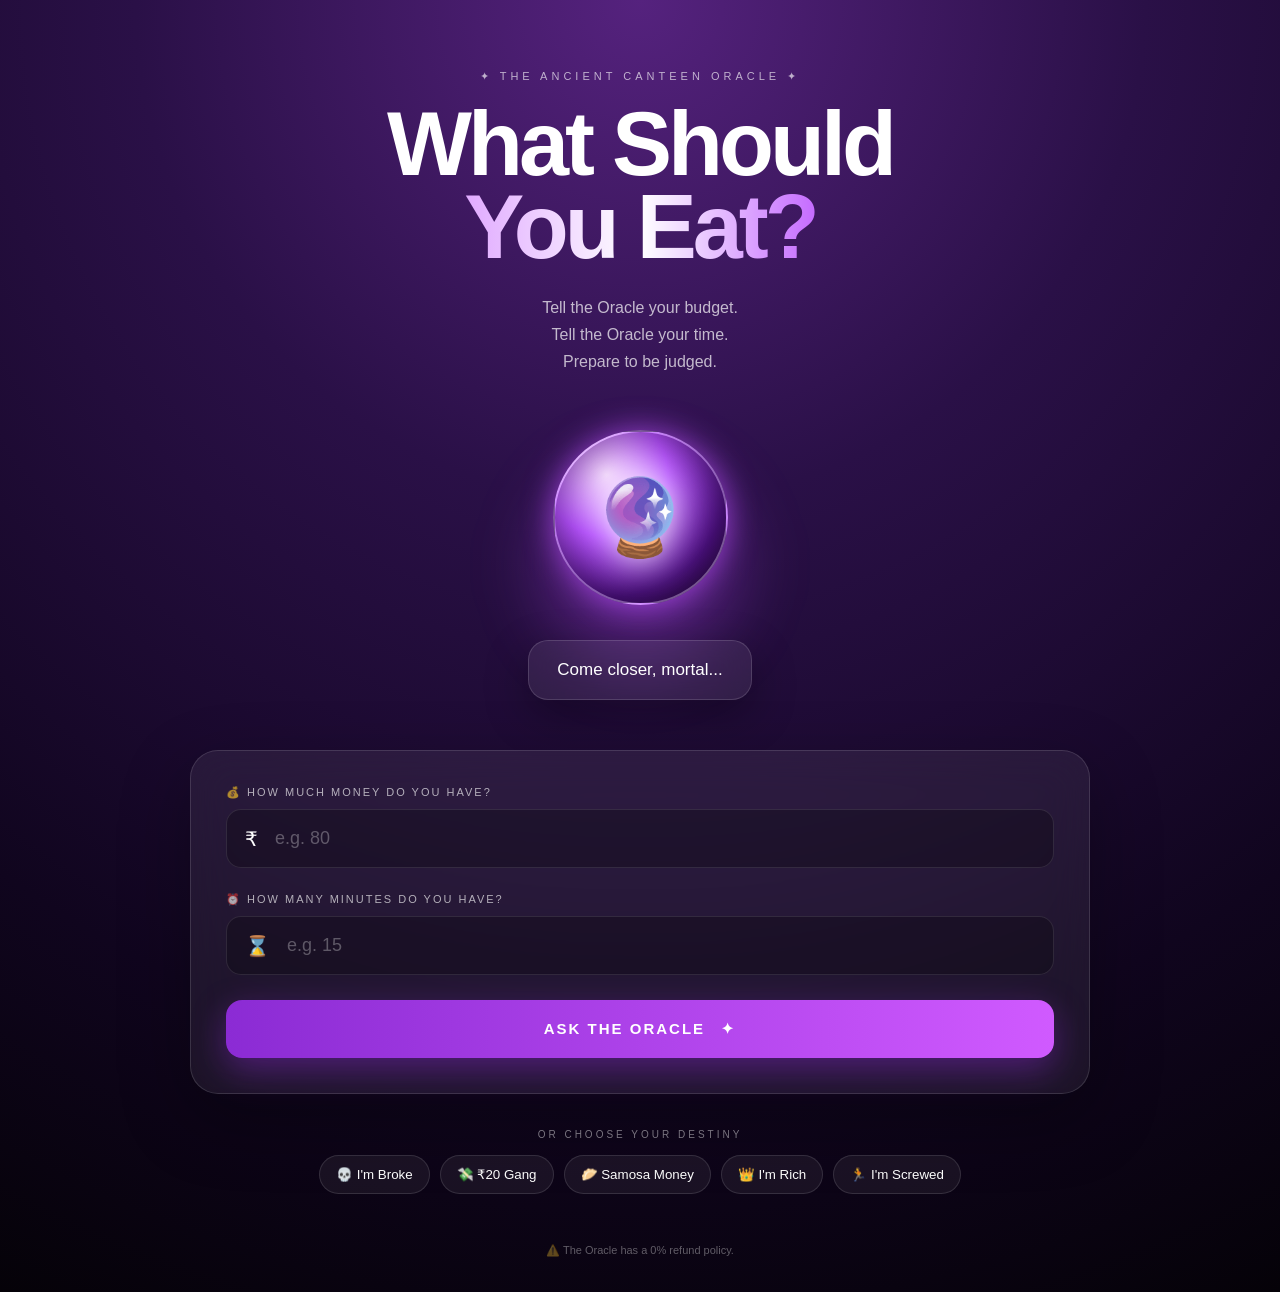
==== index.html @ d2735b7b "commit" ====
<!DOCTYPE html>
<html lang="en">
<head>

    <meta charset="UTF-8">

    <meta
        name="viewport"
        content="width=device-width, initial-scale=1.0"
    >

    <title>Canteen Oracle 🔮</title>

    <link rel="stylesheet" href="style.css">

</head>

<body>

    <!-- Background particles -->
    <div class="particles"></div>

    <main class="container">

        <!-- =================================================
             HERO
        ================================================== -->

        <section class="hero">

            <div class="tiny-label">
                ✦ THE ANCIENT CANTEEN ORACLE ✦
            </div>

            <h1>
                What Should<br>
                <span>You Eat?</span>
            </h1>

            <p class="subtitle">
                Tell the Oracle your budget.<br>
                Tell the Oracle your time.<br>
                Prepare to be judged.
            </p>

        </section>


        <!-- =================================================
             ORACLE
        ================================================== -->

        <section class="oracle-section">

            <div class="oracle-glow"></div>

            <div class="oracle-orb">

                <div class="orb-symbol">
                    🔮
                </div>

            </div>


            <div class="speech-bubble">

                <span id="oracleSpeech">
                    Come closer, mortal...
                </span>

            </div>

        </section>


        <!-- =================================================
             INPUT CARD
        ================================================== -->

        <section class="input-card">

            <div class="input-group">

                <label for="budget">
                    💰 HOW MUCH MONEY DO YOU HAVE?
                </label>

                <div class="input-wrapper">

                    <span>₹</span>

                    <input
                        type="number"
                        id="budget"
                        min="0"
                        placeholder="e.g. 80"
                    >

                </div>

            </div>


            <div class="input-group">

                <label for="time">
                    ⏰ HOW MANY MINUTES DO YOU HAVE?
                </label>

                <div class="input-wrapper">

                    <span>⌛</span>

                    <input
                        type="number"
                        id="time"
                        min="1"
                        placeholder="e.g. 15"
                    >

                </div>

            </div>


            <button
                class="oracle-button"
                onclick="consultOracle()"
            >

                <span>ASK THE ORACLE</span>

                <span class="button-sparkle">
                    ✦
                </span>

            </button>

        </section>


        <!-- =================================================
             EXAMPLES
        ================================================== -->

        <section class="examples">

            <p>
                OR CHOOSE YOUR DESTINY
            </p>

            <div class="example-buttons">

                <button onclick="example(0, 15)">
                    💀 I'm Broke
                </button>

                <button onclick="example(20, 10)">
                    💸 ₹20 Gang
                </button>

                <button onclick="example(80, 15)">
                    🥟 Samosa Money
                </button>

                <button onclick="example(500, 30)">
                    👑 I'm Rich
                </button>

                <button onclick="example(50, 3)">
                    🏃 I'm Screwed
                </button>

            </div>

        </section>


        <footer>
            ⚠️ The Oracle has a 0% refund policy.
        </footer>

    </main>


<script>

/* =========================================================
   AUDIO ENGINE
   ========================================================= */

let audioContext = null;
let masterGain = null;
let musicTimer = null;


/* Create audio */

function initAudio() {

    if (audioContext) return;

    audioContext = new (
        window.AudioContext ||
        window.webkitAudioContext
    )();

    masterGain =
        audioContext.createGain();

    masterGain.gain.value = 0.12;

    masterGain.connect(
        audioContext.destination
    );
}


/* Unlock browser audio */

async function unlockAudio() {

    initAudio();

    if (
        audioContext &&
        audioContext.state === "suspended"
    ) {

        try {

            await audioContext.resume();

        } catch (error) {

            console.log(
                "Browser blocked audio."
            );

        }

    }

}


/* =========================================================
   BASIC SOUND
   ========================================================= */

function sound(
    frequency,
    duration,
    type = "sine",
    volume = 0.05
) {

    if (!audioContext) return;

    const oscillator =
        audioContext.createOscillator();

    const gain =
        audioContext.createGain();


    oscillator.type = type;

    oscillator.frequency.setValueAtTime(
        frequency,
        audioContext.currentTime
    );


    gain.gain.setValueAtTime(
        0,
        audioContext.currentTime
    );


    gain.gain.linearRampToValueAtTime(
        volume,
        audioContext.currentTime + 0.02
    );


    gain.gain.exponentialRampToValueAtTime(
        0.001,
        audioContext.currentTime + duration
    );


    oscillator.connect(gain);

    gain.connect(masterGain);


    oscillator.start();

    oscillator.stop(
        audioContext.currentTime +
        duration
    );

}


/* =========================================================
   COMEDY SOUND EFFECTS
   ========================================================= */

function tinyBlip() {

    sound(
        700,
        0.08,
        "square",
        0.035
    );

}


function dramaticBoom() {

    sound(
        80,
        0.6,
        "sawtooth",
        0.08
    );

    setTimeout(() => {

        sound(
            45,
            0.5,
            "triangle",
            0.05
        );

    }, 100);

}


function moneySound() {

    sound(
        800,
        0.1,
        "sine",
        0.05
    );

    setTimeout(() => {

        sound(
            1200,
            0.15,
            "sine",
            0.05
        );

    }, 100);

}


function panicSound() {

    sound(
        500,
        0.08,
        "square",
        0.05
    );

    setTimeout(() => {

        sound(
            750,
            0.08,
            "square",
            0.05
        );

    }, 100);

    setTimeout(() => {

        sound(
            950,
            0.12,
            "square",
            0.05
        );

    }, 200);

}


/* =========================================================
   STOP MUSIC
   ========================================================= */

function stopMusic() {

    if (musicTimer) {

        clearInterval(
            musicTimer
        );

        musicTimer = null;
    }

}


/* =========================================================
   ₹0 MUSIC
   SAD FUNERAL
   ========================================================= */

function funeralMusic() {

    stopMusic();

    const notes = [
        130.81,
        116.54,
        103.83,
        92.50
    ];

    let i = 0;

    musicTimer =
        setInterval(() => {

            sound(
                notes[i % notes.length],
                1.5,
                "triangle",
                0.07
            );

            i++;

        }, 1500);

}


/* =========================================================
   ₹1-₹50
   SAD VIOLIN ENERGY
   ========================================================= */

function sadMusic() {

    stopMusic();

    const notes = [
        261.63,
        246.94,
        220,
        196,
        220,
        246.94
    ];

    let i = 0;

    musicTimer =
        setInterval(() => {

            sound(
                notes[i % notes.length],
                0.7,
                "triangle",
                0.045
            );

            i++;

        }, 600);

}


/* =========================================================
   ₹51-₹100
   CONFUSED SAMOSA MUSIC
   ========================================================= */

function confusedMusic() {

    stopMusic();

    const notes = [
        261.63,
        329.63,
        293.66,
        369.99,
        311.13
    ];

    let i = 0;

    musicTimer =
        setInterval(() => {

            sound(
                notes[i % notes.length],
                0.22,
                "square",
                0.03
            );

            i++;

        }, 300);

}


/* =========================================================
   ₹101-₹500
   HAPPY MUSIC
   ========================================================= */

function happyMusic() {

    stopMusic();

    const notes = [
        261.63,
        329.63,
        392,
        523.25,
        392,
        329.63
    ];

    let i = 0;

    musicTimer =
        setInterval(() => {

            sound(
                notes[i % notes.length],
                0.28,
                "sine",
                0.045
            );

            i++;

        }, 260);

}


/* =========================================================
   ₹500+
   ROYAL FANFARE
   ========================================================= */

function richMusic() {

    stopMusic();

    const notes = [
        261.63,
        329.63,
        392,
        523.25,
        659.25,
        783.99
    ];

    let i = 0;

    musicTimer =
        setInterval(() => {

            sound(
                notes[i % notes.length],
                0.4,
                "sine",
                0.055
            );

            i++;

        }, 220);

}


/* =========================================================
   CHOOSE MUSIC
   ========================================================= */

function playBudgetMusic(budget) {

    unlockAudio();

    if (budget <= 0) {

        funeralMusic();

    }

    else if (budget <= 50) {

        sadMusic();

    }

    else if (budget <= 100) {

        confusedMusic();

    }

    else if (budget <= 500) {

        happyMusic();

    }

    else {

        richMusic();

    }

}


/* =========================================================
   LIVE ORACLE SPEECH
   ========================================================= */

function updateSpeech() {

    const budget =
        Number(
            document.getElementById(
                "budget"
            ).value
        );

    const time =
        Number(
            document.getElementById(
                "time"
            ).value
        );


    const speech =
        document.getElementById(
            "oracleSpeech"
        );


    if (!budget && !time) {

        speech.innerText =
            "Come closer, mortal...";

        return;

    }


    if (time && time <= 3) {

        speech.innerText =
            "THREE MINUTES?! WHY ARE YOU STILL HERE?!";

        return;

    }


    if (budget <= 0) {

        speech.innerText =
            "You have ZERO rupees?!";

    }

    else if (budget <= 20) {

        speech.innerText =
            "Twenty rupees... oh dear.";

    }

    else if (budget <= 50) {

        speech.innerText =
            "Your wallet is making noises.";

    }

    else if (budget <= 100) {

        speech.innerText =
            "Ah. Samosa territory.";

    }

    else if (budget <= 500) {

        speech.innerText =
            "Okayyy, somebody has money.";

    }

    else {

        speech.innerText =
            "WAIT. ARE YOU A BILLIONAIRE?!";

    }

}


/* =========================================================
   INPUT LISTENERS
   ========================================================= */

document
    .getElementById("budget")
    .addEventListener(
        "input",
        updateSpeech
    );


document
    .getElementById("time")
    .addEventListener(
        "input",
        updateSpeech
    );


/* =========================================================
   EXAMPLE
   ========================================================= */

function example(
    budget,
    time
) {

    document.getElementById(
        "budget"
    ).value = budget;


    document.getElementById(
        "time"
    ).value = time;


    updateSpeech();

    playBudgetMusic(
        budget
    );

}


/* =========================================================
   CONSULT ORACLE
   ========================================================= */

function consultOracle() {

    const budget =
        Number(
            document.getElementById(
                "budget"
            ).value
        );


    const time =
        Number(
            document.getElementById(
                "time"
            ).value
        );


    if (
        isNaN(budget) ||
        budget < 0 ||
        isNaN(time) ||
        time <= 0
    ) {

        document.getElementById(
            "oracleSpeech"
        ).innerText =
            "Please enter actual numbers, mortal.";

        dramaticBoom();

        return;

    }


    unlockAudio();

    playBudgetMusic(
        budget
    );


    const button =
        document.querySelector(
            ".oracle-button"
        );


    button.classList.add(
        "consulting"
    );


    const speech =
        document.getElementById(
            "oracleSpeech"
        );


    speech.innerText =
        "Hmm... interesting.";


    tinyBlip();


    setTimeout(() => {

        speech.innerText =
            "Calculating wallet damage...";

        moneySound();

    }, 1000);


    setTimeout(() => {

        speech.innerText =
            "Consulting the samosa spirits...";

        tinyBlip();

    }, 2000);


    setTimeout(() => {

        speech.innerText =
            "Oh no.";

        dramaticBoom();

    }, 3000);


    setTimeout(() => {

        speech.innerText =
            "I know exactly what you should eat.";

    }, 3700);


    setTimeout(() => {

        generateResult(
            budget,
            time
        );

    }, 4700);

}


/* =========================================================
   GENERATE RESULT
   ========================================================= */

function generateResult(
    budget,
    time
) {

    let title;
    let prediction;
    let emoji;


    /* ZERO */

    if (budget <= 0) {

        title =
            "FINANCIAL EXTINCTION";

        prediction =
            "You have ₹0. The Oracle recommends standing near someone who is eating and hoping they suddenly become generous.";

        emoji =
            "💀";

    }


    /* VERY LOW */

    else if (budget <= 20) {

        title =
            "WALLET CRITICAL";

        prediction =
            "₹" +
            budget +
            "? You didn't give the Oracle a budget. You gave it a cry for help.";

        emoji =
            "😭";

    }


    /* LOW */

    else if (budget <= 50) {

        title =
            "BISCUIT EMERGENCY";

        prediction =
            "Your wallet is currently experiencing technical difficulties. Acquire biscuits and pretend this was the plan.";

        emoji =
            "🍪";

    }


    /* MEDIUM */

    else if (budget <= 100) {

        title =
            "SAMOSA ECONOMICS";

        prediction =
            "Congratulations. You can afford a samosa, a drink, and approximately 14 seconds of financial confidence.";

        emoji =
            "🥟";

    }


    /* GOOD */

    else if (budget <= 500) {

        title =
            "DANGEROUSLY COMFORTABLE";

        prediction =
            "You have enough money to make a questionable food decision and still have money left to regret it.";

        emoji =
            "🍛";

    }


    /* RICH */

    else {

        title =
            "CANTEEN BILLIONAIRE";

        prediction =
            "At this point you're not ordering food. You're making an acquisition. Buy whatever you want, Your Majesty.";

        emoji =
            "👑";

    }


    /* TIME CHAOS */

    if (time <= 3) {

        title =
            "GET TO THE CANTEEN. NOW.";

        prediction =
            "You have " +
            time +
            " minute(s). WHY ARE YOU READING THIS?! MOVE YOUR LEGS.";

        emoji =
            "🏃";

    }


    const result = {

        budget: budget,

        time: time,

        title: title,

        prediction: prediction,

        emoji: emoji

    };


    localStorage.setItem(
        "oracleResult",
        JSON.stringify(result)
    );


    window.location.href =
        "result.html";

}


/* =========================================================
   AUTOMATIC MUSIC
   ========================================================= */

window.addEventListener(
    "load",
    () => {

        setTimeout(() => {

            /*
                Browser may block this.
                First user interaction will
                automatically unlock it.
            */

            playBudgetMusic(0);

        }, 600);

    }
);


/* =========================================================
   AUTO UNLOCK
   ========================================================= */

document.addEventListener(
    "click",
    () => {

        unlockAudio();

        const budget =
            Number(
                document.getElementById(
                    "budget"
                ).value
            ) || 0;

        playBudgetMusic(
            budget
        );

    },
    { once: true }
);


/* =========================================================
   BACKGROUND PARTICLES
   ========================================================= */

const particleContainer =
    document.querySelector(
        ".particles"
    );


for (
    let i = 0;
    i < 45;
    i++
) {

    const particle =
        document.createElement(
            "span"
        );


    particle.className =
        "particle";


    particle.style.left =
        Math.random() * 100 +
        "%";


    particle.style.animationDelay =
        Math.random() * 8 +
        "s";


    particle.style.animationDuration =
        5 +
        Math.random() * 8 +
        "s";


    particleContainer.appendChild(
        particle
    );

}

</script>

</body>
</html>
---- style.css ----
/* =========================================================
   RESET
========================================================= */

* {

    box-sizing: border-box;

    margin: 0;

    padding: 0;

}


html {

    scroll-behavior: smooth;

}


body {

    min-height: 100vh;

    font-family:
        Arial,
        Helvetica,
        sans-serif;

    color: white;

    background:
        radial-gradient(
            circle at 50% 0%,
            #55227e 0%,
            #2a1047 35%,
            #10051e 75%,
            #050208 100%
        );

    overflow-x: hidden;

}


/* =========================================================
   CONTAINERS
========================================================= */

.container,
.result-container {

    width: min(
        900px,
        92%
    );

    margin: auto;

    text-align: center;

    position: relative;

    z-index: 2;

}


/* =========================================================
   HERO
========================================================= */

.hero {

    padding-top: 70px;

}


.tiny-label {

    font-size: 11px;

    letter-spacing: 4px;

    opacity: 0.65;

    margin-bottom: 20px;

}


h1 {

    font-size:
        clamp(
            48px,
            8vw,
            90px
        );

    line-height: 0.92;

    font-weight: 900;

    letter-spacing: -4px;

}


h1 span {

    background:
        linear-gradient(
            90deg,
            #e0aaff,
            white,
            #c56bff
        );

    -webkit-background-clip: text;

    color: transparent;

}


.subtitle {

    margin-top: 25px;

    font-size: 16px;

    line-height: 1.7;

    opacity: 0.7;

}


/* =========================================================
   ORACLE
========================================================= */

.oracle-section {

    margin-top: 55px;

    display: flex;

    flex-direction: column;

    align-items: center;

    position: relative;

}


.oracle-glow {

    position: absolute;

    width: 270px;

    height: 270px;

    border-radius: 50%;

    background:
        radial-gradient(
            circle,
            rgba(
                186,
                77,
                255,
                0.55
            ),
            transparent 70%
        );

    filter: blur(25px);

    animation:
        glowPulse
        3s
        infinite alternate;

}


.oracle-orb {

    width: 175px;

    height: 175px;

    border-radius: 50%;

    position: relative;

    z-index: 2;

    display: flex;

    justify-content: center;

    align-items: center;

    background:
        radial-gradient(
            circle at 30% 25%,
            #f5d7ff,
            #b650ff 35%,
            #4c1080 70%,
            #170521
        );

    border:
        2px solid
        rgba(
            255,
            255,
            255,
            0.3
        );

    box-shadow:

        0 0 30px
        rgba(
            190,
            80,
            255,
            0.7
        ),

        inset 0 0 40px
        rgba(
            0,
            0,
            0,
            0.4
        );

    animation:
        orbFloat
        4s
        ease-in-out
        infinite;

}


.orb-symbol {

    font-size: 75px;

    filter:
        drop-shadow(
            0 0 18px
            white
        );

    animation:
        orbRotate
        2s
        infinite alternate;

}


/* =========================================================
   SPEECH
========================================================= */

.speech-bubble {

    margin-top: 35px;

    padding:
        18px 28px;

    max-width: 580px;

    min-height: 60px;

    display: flex;

    align-items: center;

    justify-content: center;

    background:
        rgba(
            255,
            255,
            255,
            0.08
        );

    border:
        1px solid
        rgba(
            255,
            255,
            255,
            0.14
        );

    border-radius: 20px;

    backdrop-filter:
        blur(15px);

    box-shadow:
        0 15px 45px
        rgba(
            0,
            0,
            0,
            0.3
        );

    font-size: 17px;

    transition:
        0.3s;

}


/* =========================================================
   INPUT CARD
========================================================= */

.input-card {

    margin-top: 50px;

    padding: 35px;

    border-radius: 28px;

    background:
        rgba(
            255,
            255,
            255,
            0.065
        );

    border:
        1px solid
        rgba(
            255,
            255,
            255,
            0.13
        );

    backdrop-filter:
        blur(20px);

    box-shadow:
        0 25px 70px
        rgba(
            0,
            0,
            0,
            0.3
        );

}


.input-group {

    text-align: left;

    margin-bottom: 25px;

}


.input-group label {

    display: block;

    font-size: 11px;

    letter-spacing: 2px;

    opacity: 0.65;

    margin-bottom: 10px;

}


.input-wrapper {

    display: flex;

    align-items: center;

    gap: 12px;

    padding:
        0 18px;

    background:
        rgba(
            0,
            0,
            0,
            0.25
        );

    border:
        1px solid
        rgba(
            255,
            255,
            255,
            0.1
        );

    border-radius: 15px;

}


.input-wrapper span {

    font-size: 20px;

}


.input-wrapper input {

    width: 100%;

    padding:
        18px 5px;

    border: none;

    outline: none;

    background: transparent;

    color: white;

    font-size: 18px;

}


.input-wrapper input::placeholder {

    color:
        rgba(
            255,
            255,
            255,
            0.3
        );

}


/* =========================================================
   ORACLE BUTTON
========================================================= */

.oracle-button {

    width: 100%;

    padding: 20px;

    border: none;

    border-radius: 16px;

    color: white;

    cursor: pointer;

    font-size: 15px;

    font-weight: 900;

    letter-spacing: 2px;

    background:
        linear-gradient(
            90deg,
            #8b2bd4,
            #d05aff,
            #8b2bd4
        );

    background-size: 200%;

    box-shadow:
        0 12px 35px
        rgba(
            170,
            50,
            255,
            0.35
        );

    animation:
        buttonShimmer
        4s
        infinite;

    transition:
        0.2s;

}


.oracle-button:hover {

    transform:
        translateY(-4px)
        scale(1.01);

    box-shadow:
        0 18px 45px
        rgba(
            180,
            60,
            255,
            0.55
        );

}


.oracle-button.consulting {

    animation:
        buttonPanic
        0.4s
        infinite alternate;

}


.button-sparkle {

    margin-left: 10px;

}


/* =========================================================
   EXAMPLES
========================================================= */

.examples {

    margin-top: 35px;

}


.examples > p {

    font-size: 10px;

    letter-spacing: 3px;

    opacity: 0.45;

    margin-bottom: 15px;

}


.example-buttons {

    display: flex;

    justify-content: center;

    flex-wrap: wrap;

    gap: 10px;

}


.example-buttons button {

    padding:
        11px 16px;

    border:
        1px solid
        rgba(
            255,
            255,
            255,
            0.12
        );

    border-radius: 20px;

    background:
        rgba(
            255,
            255,
            255,
            0.06
        );

    color: white;

    cursor: pointer;

    transition:
        0.2s;

}


.example-buttons button:hover {

    transform:
        translateY(-3px)
        rotate(-1deg);

    background:
        rgba(
            255,
            255,
            255,
            0.14
        );

}


/* =========================================================
   FOOTER
========================================================= */

footer {

    margin:
        50px 0 35px;

    font-size: 11px;

    opacity: 0.35;

}


/* =========================================================
   PARTICLES
========================================================= */

.particles {

    position: fixed;

    inset: 0;

    pointer-events: none;

    z-index: 0;

}


.particle {

    position: absolute;

    width: 3px;

    height: 3px;

    border-radius: 50%;

    background: white;

    opacity: 0;

    animation:
        particleFloat
        linear
        infinite;

}


/* =========================================================
   RESULT PAGE
========================================================= */

.result-container {

    padding-top: 65px;

}


.result-heading {

    margin-bottom: 30px;

}


.roulette {

    padding: 25px;

}


.roulette-label {

    font-size: 10px;

    letter-spacing: 3px;

    opacity: 0.55;

    margin-bottom: 15px;

}


.roulette-emoji {

    font-size: 90px;

    animation:
        rouletteBounce
        0.2s
        infinite alternate;

}


/* =========================================================
   RESULT CARD
========================================================= */

.result-card {

    margin-top: 25px;

    padding: 42px;

    border-radius: 30px;

    background:
        rgba(
            255,
            255,
            255,
            0.075
        );

    border:
        1px solid
        rgba(
            255,
            255,
            255,
            0.15
        );

    backdrop-filter:
        blur(20px);

    box-shadow:
        0 30px 90px
        rgba(
            0,
            0,
            0,
            0.35
        );

}


.hidden {

    display: none;

}


.result-card.reveal {

    animation:
        resultReveal
        0.8s
        cubic-bezier(
            0.2,
            1.4,
            0.4,
            1
        );

}


.result-emoji {

    font-size: 95px;

    margin-bottom: 15px;

    animation:
        emojiPop
        0.8s
        ease;

}


.result-mood {

    font-size: 11px;

    letter-spacing: 3px;

    opacity: 0.6;

    margin-bottom: 15px;

}


.result-card h2 {

    font-size:
        clamp(
            28px,
            6vw,
            52px
        );

    margin-bottom: 20px;

}


.prediction {

    max-width: 650px;

    margin: auto;

    font-size: 18px;

    line-height: 1.7;

    opacity: 0.85;

}


/* =========================================================
   DETAILS
========================================================= */

.result-details {

    display: flex;

    justify-content: center;

    flex-wrap: wrap;

    gap: 20px;

    margin:
        30px 0;

}


.result-details div {

    min-width: 140px;

    padding: 16px;

    border-radius: 15px;

    background:
        rgba(
            0,
            0,
            0,
            0.2
        );

}


.result-details span {

    display: block;

    font-size: 11px;

    opacity: 0.5;

    margin-bottom: 6px;

}


.result-details strong {

    font-size: 20px;

}


/* =========================================================
   STATS
========================================================= */

.stats {

    max-width: 600px;

    margin: 30px auto;

    text-align: left;

}


.stat {

    margin-bottom: 18px;

}


.stat-top {

    display: flex;

    justify-content: space-between;

    margin-bottom: 7px;

    font-size: 12px;

}


.bar {

    height: 8px;

    border-radius: 20px;

    background:
        rgba(
            255,
            255,
            255,
            0.1
        );

    overflow: hidden;

}


.bar-fill {

    height: 100%;

    border-radius: 20px;

    background:
        linear-gradient(
            90deg,
            #8f35d4,
            #e59cff
        );

    animation:
        barGrow
        1.2s
        ease;

}


/* =========================================================
   WARNING
========================================================= */

.warning {

    display: flex;

    align-items: center;

    justify-content: center;

    gap: 10px;

    padding: 15px;

    border-radius: 15px;

    background:
        rgba(
            255,
            180,
            0,
            0.07
        );

    font-size: 12px;

    opacity: 0.75;

}


/* =========================================================
   RESULT BUTTONS
========================================================= */

.result-buttons {

    display: flex;

    justify-content: center;

    flex-wrap: wrap;

    gap: 12px;

    margin-top: 25px;

}


.primary-button,
.secondary-button {

    padding:
        14px 22px;

    border-radius: 14px;

    cursor: pointer;

    color: white;

    font-weight: bold;

    transition:
        0.2s;

}


.primary-button {

    border: none;

    background:
        linear-gradient(
            90deg,
            #8c2dd3,
            #ce58ff
        );

}


.secondary-button {

    border:
        1px solid
        rgba(
            255,
            255,
            255,
            0.15
        );

    background:
        rgba(
            255,
            255,
            255,
            0.07
        );

}


.primary-button:hover,
.secondary-button:hover {

    transform:
        translateY(-3px);

}


/* =========================================================
   FALLING FOOD
========================================================= */

.falling-food {

    position: fixed;

    top: -80px;

    font-size: 35px;

    pointer-events: none;

    z-index: 1;

    animation:
        foodFall
        linear
        forwards;

}


/* =========================================================
   RUNNERS
========================================================= */

.runner {

    position: fixed;

    left: -100px;

    font-size: 38px;

    pointer-events: none;

    z-index: 5;

    animation:
        runnerMove
        linear
        forwards;

}


/* =========================================================
   CLICK SPARKLES
========================================================= */

.click-sparkle {

    position: fixed;

    z-index: 100;

    pointer-events: none;

    font-size: 18px;

    animation:
        sparkleFly
        0.8s
        ease-out
        forwards;

}


/* =========================================================
   ANIMATIONS
========================================================= */

@keyframes orbFloat {

    0% {
        transform:
            translateY(0);
    }

    50% {
        transform:
            translateY(-13px);
    }

    100% {
        transform:
            translateY(0);
    }

}


@keyframes orbRotate {

    from {
        transform:
            scale(1)
            rotate(-4deg);
    }

    to {
        transform:
            scale(1.08)
            rotate(4deg);
    }

}


@keyframes glowPulse {

    from {
        transform:
            scale(0.9);

        opacity: 0.55;
    }

    to {
        transform:
            scale(1.15);

        opacity: 1;
    }

}


@keyframes buttonShimmer {

    0% {
        background-position:
            0% 50%;
    }

    50% {
        background-position:
            100% 50%;
    }

    100% {
        background-position:
            0% 50%;
    }

}


@keyframes buttonPanic {

    from {
        transform:
            rotate(-1deg)
            scale(1);
    }

    to {
        transform:
            rotate(1deg)
            scale(1.03);
    }

}


@keyframes particleFloat {

    0% {

        transform:
            translateY(100vh)
            scale(0.5);

        opacity: 0;

    }

    20% {

        opacity: 0.6;

    }

    80% {

        opacity: 0.25;

    }

    100% {

        transform:
            translateY(-10vh)
            scale(1);

        opacity: 0;

    }

}


@keyframes rouletteBounce {

    from {

        transform:
            scale(1)
            rotate(-5deg);

    }

    to {

        transform:
            scale(1.16)
            rotate(5deg);

    }

}


@keyframes resultReveal {

    from {

        opacity: 0;

        transform:
            translateY(45px)
            scale(0.85);

    }

    to {

        opacity: 1;

        transform:
            translateY(0)
            scale(1);

    }

}


@keyframes emojiPop {

    0% {

        transform:
            scale(0)
            rotate(-30deg);

    }

    70% {

        transform:
            scale(1.25)
            rotate(10deg);

    }

    100% {

        transform:
            scale(1)
            rotate(0);

    }

}


@keyframes barGrow {

    from {
        width: 0;
    }

}


@keyframes foodFall {

    from {

        transform:
            translateY(-100px)
            rotate(0);

        opacity: 0;

    }

    10% {

        opacity: 1;

    }

    to {

        transform:
            translateY(110vh)
            rotate(720deg);

        opacity: 0;

    }

}


@keyframes runnerMove {

    from {

        transform:
            translateX(-150px);

    }

    to {

        transform:
            translateX(110vw);

    }

}


@keyframes sparkleFly {

    from {

        opacity: 1;

        transform:
            translate(
                0,
                0
            )
            scale(1);

    }

    to {

        opacity: 0;

        transform:
            translate(
                var(--x),
                var(--y)
            )
            scale(0);

    }

}


/* =========================================================
   MOBILE
========================================================= */

@media (
    max-width: 600px
) {

    .hero {

        padding-top: 40px;

    }


    .oracle-orb {

        width: 140px;

        height: 140px;

    }


    .orb-symbol {

        font-size: 58px;

    }


    .input-card {

        padding:
            25px 18px;

    }


    .result-card {

        padding:
            30px 18px;

    }


    .prediction {

        font-size: 16px;

    }


    .result-buttons {

        flex-direction: column;

    }


    .primary-button,
    .secondary-button {

        width: 100%;

    }

}
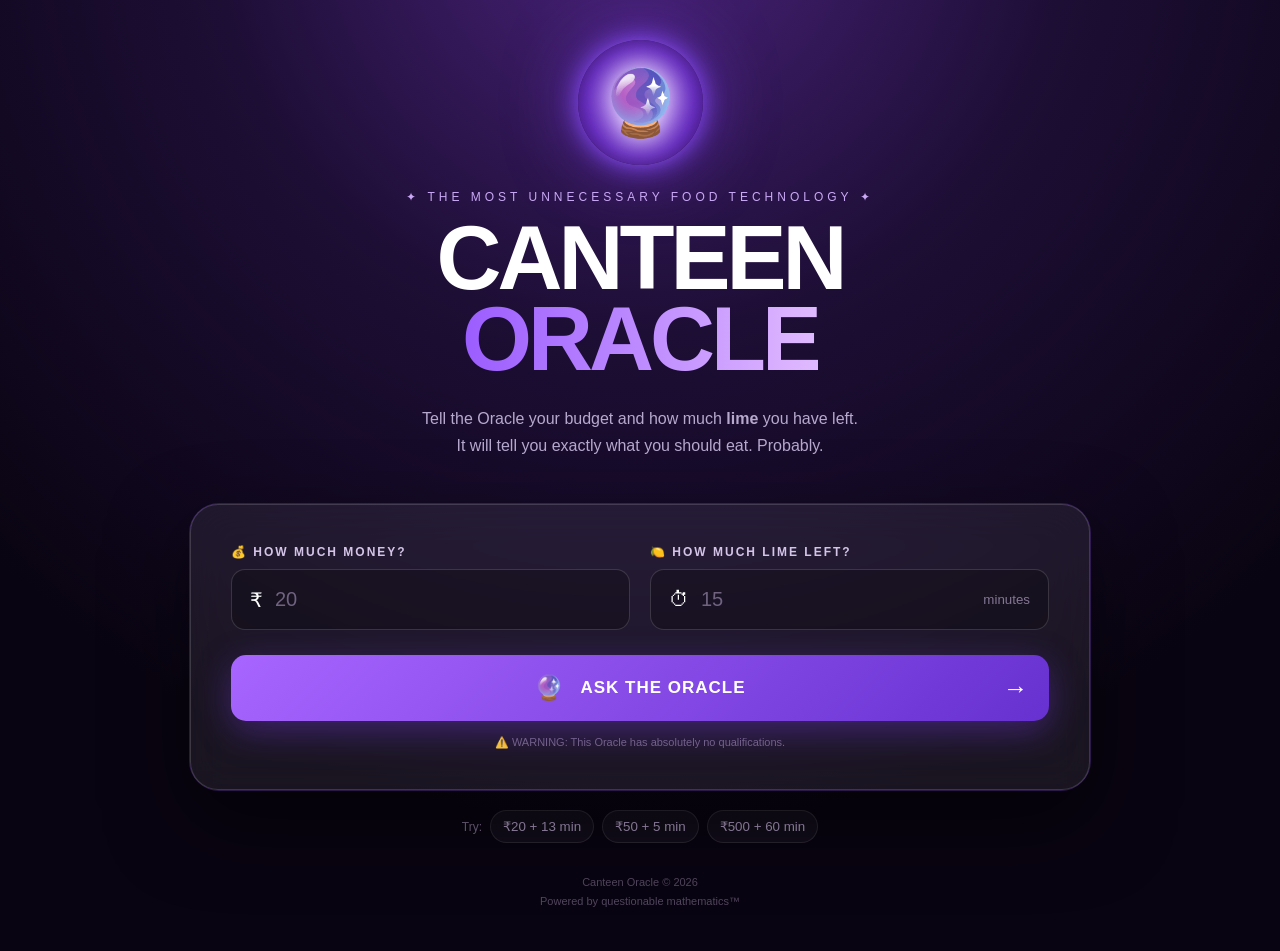
==== commit 06232285: "initial" ====
--- a/index.html
+++ b/index.html
@@ -1,123 +1,86 @@
 <!DOCTYPE html>
 <html lang="en">
 <head>
-
     <meta charset="UTF-8">
-
-    <meta
-        name="viewport"
-        content="width=device-width, initial-scale=1.0"
-    >
+    <meta name="viewport" content="width=device-width, initial-scale=1.0">
 
     <title>Canteen Oracle 🔮</title>
 
     <link rel="stylesheet" href="style.css">
-
 </head>
 
-<body>
-
-    <!-- Background particles -->
+<body class="home-page">
+
+    <!-- Floating particles -->
     <div class="particles"></div>
 
-    <main class="container">
-
-        <!-- =================================================
-             HERO
-        ================================================== -->
+    <main class="home-container">
 
         <section class="hero">
 
-            <div class="tiny-label">
-                ✦ THE ANCIENT CANTEEN ORACLE ✦
+            <div class="oracle-orb">
+                <div class="orb-inner">🔮</div>
             </div>
 
+            <div class="eyebrow">
+                ✦ THE MOST UNNECESSARY FOOD TECHNOLOGY ✦
+            </div>
+
             <h1>
-                What Should<br>
-                <span>You Eat?</span>
+                CANTEEN<br>
+                <span>ORACLE</span>
             </h1>
 
             <p class="subtitle">
-                Tell the Oracle your budget.<br>
-                Tell the Oracle your time.<br>
-                Prepare to be judged.
+                Tell the Oracle your budget and how much <b>lime</b> you have left.
+                <br>
+                It will tell you exactly what you should eat.
+                Probably.
             </p>
 
         </section>
 
 
-        <!-- =================================================
-             ORACLE
-        ================================================== -->
-
-        <section class="oracle-section">
-
-            <div class="oracle-glow"></div>
-
-            <div class="oracle-orb">
-
-                <div class="orb-symbol">
-                    🔮
+        <section class="oracle-card">
+
+            <div class="card-glow"></div>
+
+            <div class="input-section">
+
+                <div class="input-box">
+
+                    <label>💰 HOW MUCH MONEY?</label>
+
+                    <div class="input-wrapper">
+                        <span>₹</span>
+
+                        <input
+                            type="number"
+                            id="budget"
+                            placeholder="20"
+                            min="0"
+                        >
+                    </div>
+
                 </div>
 
-            </div>
-
-
-            <div class="speech-bubble">
-
-                <span id="oracleSpeech">
-                    Come closer, mortal...
-                </span>
-
-            </div>
-
-        </section>
-
-
-        <!-- =================================================
-             INPUT CARD
-        ================================================== -->
-
-        <section class="input-card">
-
-            <div class="input-group">
-
-                <label for="budget">
-                    💰 HOW MUCH MONEY DO YOU HAVE?
-                </label>
-
-                <div class="input-wrapper">
-
-                    <span>₹</span>
-
-                    <input
-                        type="number"
-                        id="budget"
-                        min="0"
-                        placeholder="e.g. 80"
-                    >
-
-                </div>
-
-            </div>
-
-
-            <div class="input-group">
-
-                <label for="time">
-                    ⏰ HOW MANY MINUTES DO YOU HAVE?
-                </label>
-
-                <div class="input-wrapper">
-
-                    <span>⌛</span>
-
-                    <input
-                        type="number"
-                        id="time"
-                        min="1"
-                        placeholder="e.g. 15"
-                    >
+
+                <div class="input-box">
+
+                    <label>🍋 HOW MUCH LIME LEFT?</label>
+
+                    <div class="input-wrapper">
+                        <span>⏱</span>
+
+                        <input
+                            type="number"
+                            id="time"
+                            placeholder="15"
+                            min="0"
+                        >
+
+                        <small>minutes</small>
+                    </div>
 
                 </div>
 
@@ -129,1038 +92,494 @@
                 onclick="consultOracle()"
             >
 
+                <span class="button-icon">🔮</span>
+
                 <span>ASK THE ORACLE</span>
 
-                <span class="button-sparkle">
-                    ✦
-                </span>
+                <span class="button-arrow">→</span>
 
             </button>
 
+
+            <div class="tiny-warning">
+                ⚠️ WARNING: This Oracle has absolutely no qualifications.
+            </div>
+
         </section>
 
 
-        <!-- =================================================
-             EXAMPLES
-        ================================================== -->
-
-        <section class="examples">
-
-            <p>
-                OR CHOOSE YOUR DESTINY
-            </p>
-
-            <div class="example-buttons">
-
-                <button onclick="example(0, 15)">
-                    💀 I'm Broke
-                </button>
-
-                <button onclick="example(20, 10)">
-                    💸 ₹20 Gang
-                </button>
-
-                <button onclick="example(80, 15)">
-                    🥟 Samosa Money
-                </button>
-
-                <button onclick="example(500, 30)">
-                    👑 I'm Rich
-                </button>
-
-                <button onclick="example(50, 3)">
-                    🏃 I'm Screwed
-                </button>
-
-            </div>
-
-        </section>
+        <div class="examples">
+
+            <span>Try:</span>
+
+            <button onclick="example(20, 13)">
+                ₹20 + 13 min
+            </button>
+
+            <button onclick="example(50, 5)">
+                ₹50 + 5 min
+            </button>
+
+            <button onclick="example(500, 60)">
+                ₹500 + 60 min
+            </button>
+
+        </div>
 
 
         <footer>
-            ⚠️ The Oracle has a 0% refund policy.
+            Canteen Oracle © 2026
+            <br>
+            Powered by questionable mathematics™
         </footer>
 
     </main>
 
 
-<script>
-
-/* =========================================================
-   AUDIO ENGINE
-   ========================================================= */
-
-let audioContext = null;
-let masterGain = null;
-let musicTimer = null;
-
-
-/* Create audio */
-
-function initAudio() {
-
-    if (audioContext) return;
-
-    audioContext = new (
-        window.AudioContext ||
-        window.webkitAudioContext
-    )();
-
-    masterGain =
-        audioContext.createGain();
-
-    masterGain.gain.value = 0.12;
-
-    masterGain.connect(
-        audioContext.destination
-    );
-}
-
-
-/* Unlock browser audio */
-
-async function unlockAudio() {
-
-    initAudio();
-
-    if (
-        audioContext &&
-        audioContext.state === "suspended"
-    ) {
-
-        try {
-
-            await audioContext.resume();
-
-        } catch (error) {
-
-            console.log(
-                "Browser blocked audio."
+    <script>
+
+        /*
+        ==========================================
+        CREATE PARTICLES
+        ==========================================
+        */
+
+        const particleContainer =
+            document.querySelector(".particles");
+
+        for (let i = 0; i < 45; i++) {
+
+            const particle =
+                document.createElement("div");
+
+            particle.className = "particle";
+
+            particle.style.left =
+                Math.random() * 100 + "%";
+
+            particle.style.animationDelay =
+                Math.random() * 8 + "s";
+
+            particle.style.animationDuration =
+                (5 + Math.random() * 8) + "s";
+
+            particleContainer.appendChild(particle);
+        }
+
+
+        /*
+        ==========================================
+        EXAMPLE BUTTON
+        ==========================================
+        */
+
+        function example(budget, time) {
+
+            document.getElementById("budget").value =
+                budget;
+
+            document.getElementById("time").value =
+                time;
+
+            consultOracle();
+        }
+
+
+        /*
+        ==========================================
+        ORACLE
+        ==========================================
+        */
+
+        function consultOracle() {
+
+            const budgetInput =
+                document.getElementById("budget");
+
+            const timeInput =
+                document.getElementById("time");
+
+
+            const budget =
+                Number(budgetInput.value);
+
+            const time =
+                Number(timeInput.value);
+
+
+            if (
+                budgetInput.value === "" ||
+                timeInput.value === ""
+            ) {
+
+                shakeCard();
+
+                alert(
+                    "🔮 The Oracle requires BOTH money and lime."
+                );
+
+                return;
+            }
+
+
+            if (budget < 0 || time < 0) {
+
+                alert(
+                    "The Oracle has detected illegal mathematics. 🗿"
+                );
+
+                return;
+            }
+
+
+            let prediction;
+            let animation;
+            let title;
+            let emoji;
+
+
+            /*
+            ==========================================
+            LOW BUDGET
+            ==========================================
+            */
+
+            if (budget <= 20) {
+
+                const predictions = [
+
+                    {
+                        title: "THE LUXURY PROTOCOL",
+                        emoji: "🍛",
+                        animation: "biryani",
+
+                        text:
+                        "Go to the nearest luxury hotel. Order biryani. Eat EXACTLY 5 grams. Nod respectfully. Run away."
+                    },
+
+                    {
+                        title: "THE BISCUIT STRATEGY",
+                        emoji: "🍪",
+                        animation: "biscuit",
+
+                        text:
+                        "Buy one biscuit. Break it into 7 pieces. Eat one piece every 4 minutes. You have now invented fine dining."
+                    },
+
+                    {
+                        title: "THE MENU TECHNIQUE",
+                        emoji: "📜",
+                        animation: "menu",
+
+                        text:
+                        "Walk into the fanciest restaurant nearby. Ask for the menu. Look at the prices. Whisper 'beautiful' and leave."
+                    },
+
+                    {
+                        title: "THE CANteen PHILOSOPHER",
+                        emoji: "🧘",
+                        animation: "philosophy",
+
+                        text:
+                        "Go to the canteen. Stare at the biryani for 11 seconds. This counts as consuming it spiritually."
+                    }
+
+                ];
+
+
+                const choice =
+                    predictions[
+                        Math.floor(
+                            Math.random() *
+                            predictions.length
+                        )
+                    ];
+
+
+                title = choice.title;
+                emoji = choice.emoji;
+                animation = choice.animation;
+                prediction = choice.text;
+
+            }
+
+
+            /*
+            ==========================================
+            LOW TIME
+            ==========================================
+            */
+
+            else if (time <= 3) {
+
+                title = "EMERGENCY FOOD PROTOCOL";
+
+                emoji = "🏃";
+
+                animation = "running";
+
+                prediction =
+                    "YOU HAVE NO TIME. Run to the canteen. Point at the nearest edible object. Say 'YES'. Consume 43% of it and leave.";
+
+            }
+
+
+            /*
+            ==========================================
+            SMALL BUDGET
+            ==========================================
+            */
+
+            else if (budget <= 50) {
+
+                title = "THE SAMOSA ECONOMY";
+
+                emoji = "🥟";
+
+                animation = "samosa";
+
+                prediction =
+                    "Buy the cheapest samosa available. Spend the remaining money looking at pictures of food you cannot afford.";
+
+            }
+
+
+            /*
+            ==========================================
+            MEDIUM + LOW TIME
+            ==========================================
+            */
+
+            else if (
+                budget <= 300 &&
+                time <= 10
+            ) {
+
+                title = "THE BIRYANI SPEEDRUN";
+
+                emoji = "🍛";
+
+                animation = "biryani";
+
+                prediction =
+                    "Order biryani immediately. You have " +
+                    time +
+                    " minutes. Eat at approximately 4.7× normal human speed.";
+
+            }
+
+
+            /*
+            ==========================================
+            MEDIUM BUDGET
+            ==========================================
+            */
+
+            else if (budget <= 300) {
+
+                title = "THE QUESTIONABLE FEAST";
+
+                emoji = "🍛";
+
+                animation = "feast";
+
+                prediction =
+                    "You have ₹" +
+                    budget +
+                    ". This is dangerous. Order biryani, lime soda, and one completely unnecessary dessert.";
+
+            }
+
+
+            /*
+            ==========================================
+            RICH + LOW TIME
+            ==========================================
+            */
+
+            else if (
+                budget > 500 &&
+                time <= 5
+            ) {
+
+                title = "THE FINANCIAL SPEEDRUN";
+
+                emoji = "💸";
+
+                animation = "money";
+
+                prediction =
+                    "You have plenty of money and absolutely no time. Buy nothing. Congratulations. You have achieved financial enlightenment.";
+
+            }
+
+
+            /*
+            ==========================================
+            RICH
+            ==========================================
+            */
+
+            else if (budget > 500) {
+
+                title = "THE MILLIONAIRE PROTOCOL";
+
+                emoji = "💰";
+
+                animation = "money";
+
+                prediction =
+                    "You have ₹" +
+                    budget +
+                    ". Go to the fanciest place nearby. Order something you cannot pronounce and pretend you understand the ingredients.";
+
+            }
+
+
+            /*
+            ==========================================
+            DEFAULT
+            ==========================================
+            */
+
+            else {
+
+                const choices = [
+
+                    {
+                        title: "THE BIRYANI DESTINY",
+                        emoji: "🍛",
+                        animation: "biryani",
+                        text:
+                        "Order biryani. The Oracle has spoken. Nobody knows why."
+                    },
+
+                    {
+                        title: "THE RANDOM STRATEGY",
+                        emoji: "🎲",
+                        animation: "random",
+                        text:
+                        "Order whatever the person in front of you ordered. They clearly know something you don't."
+                    },
+
+                    {
+                        title: "THE UNIVERSAL SOLUTION",
+                        emoji: "🍽️",
+                        animation: "feast",
+                        text:
+                        "Eat something. The Oracle is surprisingly useful today."
+                    }
+
+                ];
+
+
+                const choice =
+                    choices[
+                        Math.floor(
+                            Math.random() *
+                            choices.length
+                        )
+                    ];
+
+
+                title = choice.title;
+                emoji = choice.emoji;
+                animation = choice.animation;
+                prediction = choice.text;
+            }
+
+
+            /*
+            ==========================================
+            RANDOM STATS
+            ==========================================
+            */
+
+            const confidence =
+                Math.floor(
+                    Math.random() * 45
+                ) + 5;
+
+
+            const damage =
+                Math.floor(
+                    Math.random() * 100
+                ) + 50;
+
+
+            const usefulness =
+                Math.floor(
+                    Math.random() * 12
+                );
+
+
+            /*
+            ==========================================
+            SAVE RESULT
+            ==========================================
+            */
+
+            const result = {
+
+                budget: budget,
+
+                time: time,
+
+                title: title,
+
+                emoji: emoji,
+
+                animation: animation,
+
+                prediction: prediction,
+
+                confidence: confidence,
+
+                damage: damage,
+
+                usefulness: usefulness
+
+            };
+
+
+            localStorage.setItem(
+                "oracleResult",
+                JSON.stringify(result)
             );
 
+
+            /*
+            ==========================================
+            GO TO RESULT PAGE
+            ==========================================
+            */
+
+            window.location.href =
+                "result.html";
+
         }
 
-    }
-
-}
-
-
-/* =========================================================
-   BASIC SOUND
-   ========================================================= */
-
-function sound(
-    frequency,
-    duration,
-    type = "sine",
-    volume = 0.05
-) {
-
-    if (!audioContext) return;
-
-    const oscillator =
-        audioContext.createOscillator();
-
-    const gain =
-        audioContext.createGain();
-
-
-    oscillator.type = type;
-
-    oscillator.frequency.setValueAtTime(
-        frequency,
-        audioContext.currentTime
-    );
-
-
-    gain.gain.setValueAtTime(
-        0,
-        audioContext.currentTime
-    );
-
-
-    gain.gain.linearRampToValueAtTime(
-        volume,
-        audioContext.currentTime + 0.02
-    );
-
-
-    gain.gain.exponentialRampToValueAtTime(
-        0.001,
-        audioContext.currentTime + duration
-    );
-
-
-    oscillator.connect(gain);
-
-    gain.connect(masterGain);
-
-
-    oscillator.start();
-
-    oscillator.stop(
-        audioContext.currentTime +
-        duration
-    );
-
-}
-
-
-/* =========================================================
-   COMEDY SOUND EFFECTS
-   ========================================================= */
-
-function tinyBlip() {
-
-    sound(
-        700,
-        0.08,
-        "square",
-        0.035
-    );
-
-}
-
-
-function dramaticBoom() {
-
-    sound(
-        80,
-        0.6,
-        "sawtooth",
-        0.08
-    );
-
-    setTimeout(() => {
-
-        sound(
-            45,
-            0.5,
-            "triangle",
-            0.05
-        );
-
-    }, 100);
-
-}
-
-
-function moneySound() {
-
-    sound(
-        800,
-        0.1,
-        "sine",
-        0.05
-    );
-
-    setTimeout(() => {
-
-        sound(
-            1200,
-            0.15,
-            "sine",
-            0.05
-        );
-
-    }, 100);
-
-}
-
-
-function panicSound() {
-
-    sound(
-        500,
-        0.08,
-        "square",
-        0.05
-    );
-
-    setTimeout(() => {
-
-        sound(
-            750,
-            0.08,
-            "square",
-            0.05
-        );
-
-    }, 100);
-
-    setTimeout(() => {
-
-        sound(
-            950,
-            0.12,
-            "square",
-            0.05
-        );
-
-    }, 200);
-
-}
-
-
-/* =========================================================
-   STOP MUSIC
-   ========================================================= */
-
-function stopMusic() {
-
-    if (musicTimer) {
-
-        clearInterval(
-            musicTimer
-        );
-
-        musicTimer = null;
-    }
-
-}
-
-
-/* =========================================================
-   ₹0 MUSIC
-   SAD FUNERAL
-   ========================================================= */
-
-function funeralMusic() {
-
-    stopMusic();
-
-    const notes = [
-        130.81,
-        116.54,
-        103.83,
-        92.50
-    ];
-
-    let i = 0;
-
-    musicTimer =
-        setInterval(() => {
-
-            sound(
-                notes[i % notes.length],
-                1.5,
-                "triangle",
-                0.07
-            );
-
-            i++;
-
-        }, 1500);
-
-}
-
-
-/* =========================================================
-   ₹1-₹50
-   SAD VIOLIN ENERGY
-   ========================================================= */
-
-function sadMusic() {
-
-    stopMusic();
-
-    const notes = [
-        261.63,
-        246.94,
-        220,
-        196,
-        220,
-        246.94
-    ];
-
-    let i = 0;
-
-    musicTimer =
-        setInterval(() => {
-
-            sound(
-                notes[i % notes.length],
-                0.7,
-                "triangle",
-                0.045
-            );
-
-            i++;
-
-        }, 600);
-
-}
-
-
-/* =========================================================
-   ₹51-₹100
-   CONFUSED SAMOSA MUSIC
-   ========================================================= */
-
-function confusedMusic() {
-
-    stopMusic();
-
-    const notes = [
-        261.63,
-        329.63,
-        293.66,
-        369.99,
-        311.13
-    ];
-
-    let i = 0;
-
-    musicTimer =
-        setInterval(() => {
-
-            sound(
-                notes[i % notes.length],
-                0.22,
-                "square",
-                0.03
-            );
-
-            i++;
-
-        }, 300);
-
-}
-
-
-/* =========================================================
-   ₹101-₹500
-   HAPPY MUSIC
-   ========================================================= */
-
-function happyMusic() {
-
-    stopMusic();
-
-    const notes = [
-        261.63,
-        329.63,
-        392,
-        523.25,
-        392,
-        329.63
-    ];
-
-    let i = 0;
-
-    musicTimer =
-        setInterval(() => {
-
-            sound(
-                notes[i % notes.length],
-                0.28,
-                "sine",
-                0.045
-            );
-
-            i++;
-
-        }, 260);
-
-}
-
-
-/* =========================================================
-   ₹500+
-   ROYAL FANFARE
-   ========================================================= */
-
-function richMusic() {
-
-    stopMusic();
-
-    const notes = [
-        261.63,
-        329.63,
-        392,
-        523.25,
-        659.25,
-        783.99
-    ];
-
-    let i = 0;
-
-    musicTimer =
-        setInterval(() => {
-
-            sound(
-                notes[i % notes.length],
-                0.4,
-                "sine",
-                0.055
-            );
-
-            i++;
-
-        }, 220);
-
-}
-
-
-/* =========================================================
-   CHOOSE MUSIC
-   ========================================================= */
-
-function playBudgetMusic(budget) {
-
-    unlockAudio();
-
-    if (budget <= 0) {
-
-        funeralMusic();
-
-    }
-
-    else if (budget <= 50) {
-
-        sadMusic();
-
-    }
-
-    else if (budget <= 100) {
-
-        confusedMusic();
-
-    }
-
-    else if (budget <= 500) {
-
-        happyMusic();
-
-    }
-
-    else {
-
-        richMusic();
-
-    }
-
-}
-
-
-/* =========================================================
-   LIVE ORACLE SPEECH
-   ========================================================= */
-
-function updateSpeech() {
-
-    const budget =
-        Number(
-            document.getElementById(
-                "budget"
-            ).value
-        );
-
-    const time =
-        Number(
-            document.getElementById(
-                "time"
-            ).value
-        );
-
-
-    const speech =
-        document.getElementById(
-            "oracleSpeech"
-        );
-
-
-    if (!budget && !time) {
-
-        speech.innerText =
-            "Come closer, mortal...";
-
-        return;
-
-    }
-
-
-    if (time && time <= 3) {
-
-        speech.innerText =
-            "THREE MINUTES?! WHY ARE YOU STILL HERE?!";
-
-        return;
-
-    }
-
-
-    if (budget <= 0) {
-
-        speech.innerText =
-            "You have ZERO rupees?!";
-
-    }
-
-    else if (budget <= 20) {
-
-        speech.innerText =
-            "Twenty rupees... oh dear.";
-
-    }
-
-    else if (budget <= 50) {
-
-        speech.innerText =
-            "Your wallet is making noises.";
-
-    }
-
-    else if (budget <= 100) {
-
-        speech.innerText =
-            "Ah. Samosa territory.";
-
-    }
-
-    else if (budget <= 500) {
-
-        speech.innerText =
-            "Okayyy, somebody has money.";
-
-    }
-
-    else {
-
-        speech.innerText =
-            "WAIT. ARE YOU A BILLIONAIRE?!";
-
-    }
-
-}
-
-
-/* =========================================================
-   INPUT LISTENERS
-   ========================================================= */
-
-document
-    .getElementById("budget")
-    .addEventListener(
-        "input",
-        updateSpeech
-    );
-
-
-document
-    .getElementById("time")
-    .addEventListener(
-        "input",
-        updateSpeech
-    );
-
-
-/* =========================================================
-   EXAMPLE
-   ========================================================= */
-
-function example(
-    budget,
-    time
-) {
-
-    document.getElementById(
-        "budget"
-    ).value = budget;
-
-
-    document.getElementById(
-        "time"
-    ).value = time;
-
-
-    updateSpeech();
-
-    playBudgetMusic(
-        budget
-    );
-
-}
-
-
-/* =========================================================
-   CONSULT ORACLE
-   ========================================================= */
-
-function consultOracle() {
-
-    const budget =
-        Number(
-            document.getElementById(
-                "budget"
-            ).value
-        );
-
-
-    const time =
-        Number(
-            document.getElementById(
-                "time"
-            ).value
-        );
-
-
-    if (
-        isNaN(budget) ||
-        budget < 0 ||
-        isNaN(time) ||
-        time <= 0
-    ) {
-
-        document.getElementById(
-            "oracleSpeech"
-        ).innerText =
-            "Please enter actual numbers, mortal.";
-
-        dramaticBoom();
-
-        return;
-
-    }
-
-
-    unlockAudio();
-
-    playBudgetMusic(
-        budget
-    );
-
-
-    const button =
-        document.querySelector(
-            ".oracle-button"
-        );
-
-
-    button.classList.add(
-        "consulting"
-    );
-
-
-    const speech =
-        document.getElementById(
-            "oracleSpeech"
-        );
-
-
-    speech.innerText =
-        "Hmm... interesting.";
-
-
-    tinyBlip();
-
-
-    setTimeout(() => {
-
-        speech.innerText =
-            "Calculating wallet damage...";
-
-        moneySound();
-
-    }, 1000);
-
-
-    setTimeout(() => {
-
-        speech.innerText =
-            "Consulting the samosa spirits...";
-
-        tinyBlip();
-
-    }, 2000);
-
-
-    setTimeout(() => {
-
-        speech.innerText =
-            "Oh no.";
-
-        dramaticBoom();
-
-    }, 3000);
-
-
-    setTimeout(() => {
-
-        speech.innerText =
-            "I know exactly what you should eat.";
-
-    }, 3700);
-
-
-    setTimeout(() => {
-
-        generateResult(
-            budget,
-            time
-        );
-
-    }, 4700);
-
-}
-
-
-/* =========================================================
-   GENERATE RESULT
-   ========================================================= */
-
-function generateResult(
-    budget,
-    time
-) {
-
-    let title;
-    let prediction;
-    let emoji;
-
-
-    /* ZERO */
-
-    if (budget <= 0) {
-
-        title =
-            "FINANCIAL EXTINCTION";
-
-        prediction =
-            "You have ₹0. The Oracle recommends standing near someone who is eating and hoping they suddenly become generous.";
-
-        emoji =
-            "💀";
-
-    }
-
-
-    /* VERY LOW */
-
-    else if (budget <= 20) {
-
-        title =
-            "WALLET CRITICAL";
-
-        prediction =
-            "₹" +
-            budget +
-            "? You didn't give the Oracle a budget. You gave it a cry for help.";
-
-        emoji =
-            "😭";
-
-    }
-
-
-    /* LOW */
-
-    else if (budget <= 50) {
-
-        title =
-            "BISCUIT EMERGENCY";
-
-        prediction =
-            "Your wallet is currently experiencing technical difficulties. Acquire biscuits and pretend this was the plan.";
-
-        emoji =
-            "🍪";
-
-    }
-
-
-    /* MEDIUM */
-
-    else if (budget <= 100) {
-
-        title =
-            "SAMOSA ECONOMICS";
-
-        prediction =
-            "Congratulations. You can afford a samosa, a drink, and approximately 14 seconds of financial confidence.";
-
-        emoji =
-            "🥟";
-
-    }
-
-
-    /* GOOD */
-
-    else if (budget <= 500) {
-
-        title =
-            "DANGEROUSLY COMFORTABLE";
-
-        prediction =
-            "You have enough money to make a questionable food decision and still have money left to regret it.";
-
-        emoji =
-            "🍛";
-
-    }
-
-
-    /* RICH */
-
-    else {
-
-        title =
-            "CANTEEN BILLIONAIRE";
-
-        prediction =
-            "At this point you're not ordering food. You're making an acquisition. Buy whatever you want, Your Majesty.";
-
-        emoji =
-            "👑";
-
-    }
-
-
-    /* TIME CHAOS */
-
-    if (time <= 3) {
-
-        title =
-            "GET TO THE CANTEEN. NOW.";
-
-        prediction =
-            "You have " +
-            time +
-            " minute(s). WHY ARE YOU READING THIS?! MOVE YOUR LEGS.";
-
-        emoji =
-            "🏃";
-
-    }
-
-
-    const result = {
-
-        budget: budget,
-
-        time: time,
-
-        title: title,
-
-        prediction: prediction,
-
-        emoji: emoji
-
-    };
-
-
-    localStorage.setItem(
-        "oracleResult",
-        JSON.stringify(result)
-    );
-
-
-    window.location.href =
-        "result.html";
-
-}
-
-
-/* =========================================================
-   AUTOMATIC MUSIC
-   ========================================================= */
-
-window.addEventListener(
-    "load",
-    () => {
-
-        setTimeout(() => {
-
-            /*
-                Browser may block this.
-                First user interaction will
-                automatically unlock it.
-            */
-
-            playBudgetMusic(0);
-
-        }, 600);
-
-    }
-);
-
-
-/* =========================================================
-   AUTO UNLOCK
-   ========================================================= */
-
-document.addEventListener(
-    "click",
-    () => {
-
-        unlockAudio();
-
-        const budget =
-            Number(
-                document.getElementById(
-                    "budget"
-                ).value
-            ) || 0;
-
-        playBudgetMusic(
-            budget
-        );
-
-    },
-    { once: true }
-);
-
-
-/* =========================================================
-   BACKGROUND PARTICLES
-   ========================================================= */
-
-const particleContainer =
-    document.querySelector(
-        ".particles"
-    );
-
-
-for (
-    let i = 0;
-    i < 45;
-    i++
-) {
-
-    const particle =
-        document.createElement(
-            "span"
-        );
-
-
-    particle.className =
-        "particle";
-
-
-    particle.style.left =
-        Math.random() * 100 +
-        "%";
-
-
-    particle.style.animationDelay =
-        Math.random() * 8 +
-        "s";
-
-
-    particle.style.animationDuration =
-        5 +
-        Math.random() * 8 +
-        "s";
-
-
-    particleContainer.appendChild(
-        particle
-    );
-
-}
-
-</script>
+
+        /*
+        ==========================================
+        SHAKE CARD
+        ==========================================
+        */
+
+        function shakeCard() {
+
+            const card =
+                document.querySelector(".oracle-card");
+
+            card.classList.remove("shake");
+
+            void card.offsetWidth;
+
+            card.classList.add("shake");
+
+        }
+
+    </script>
 
 </body>
 </html>
